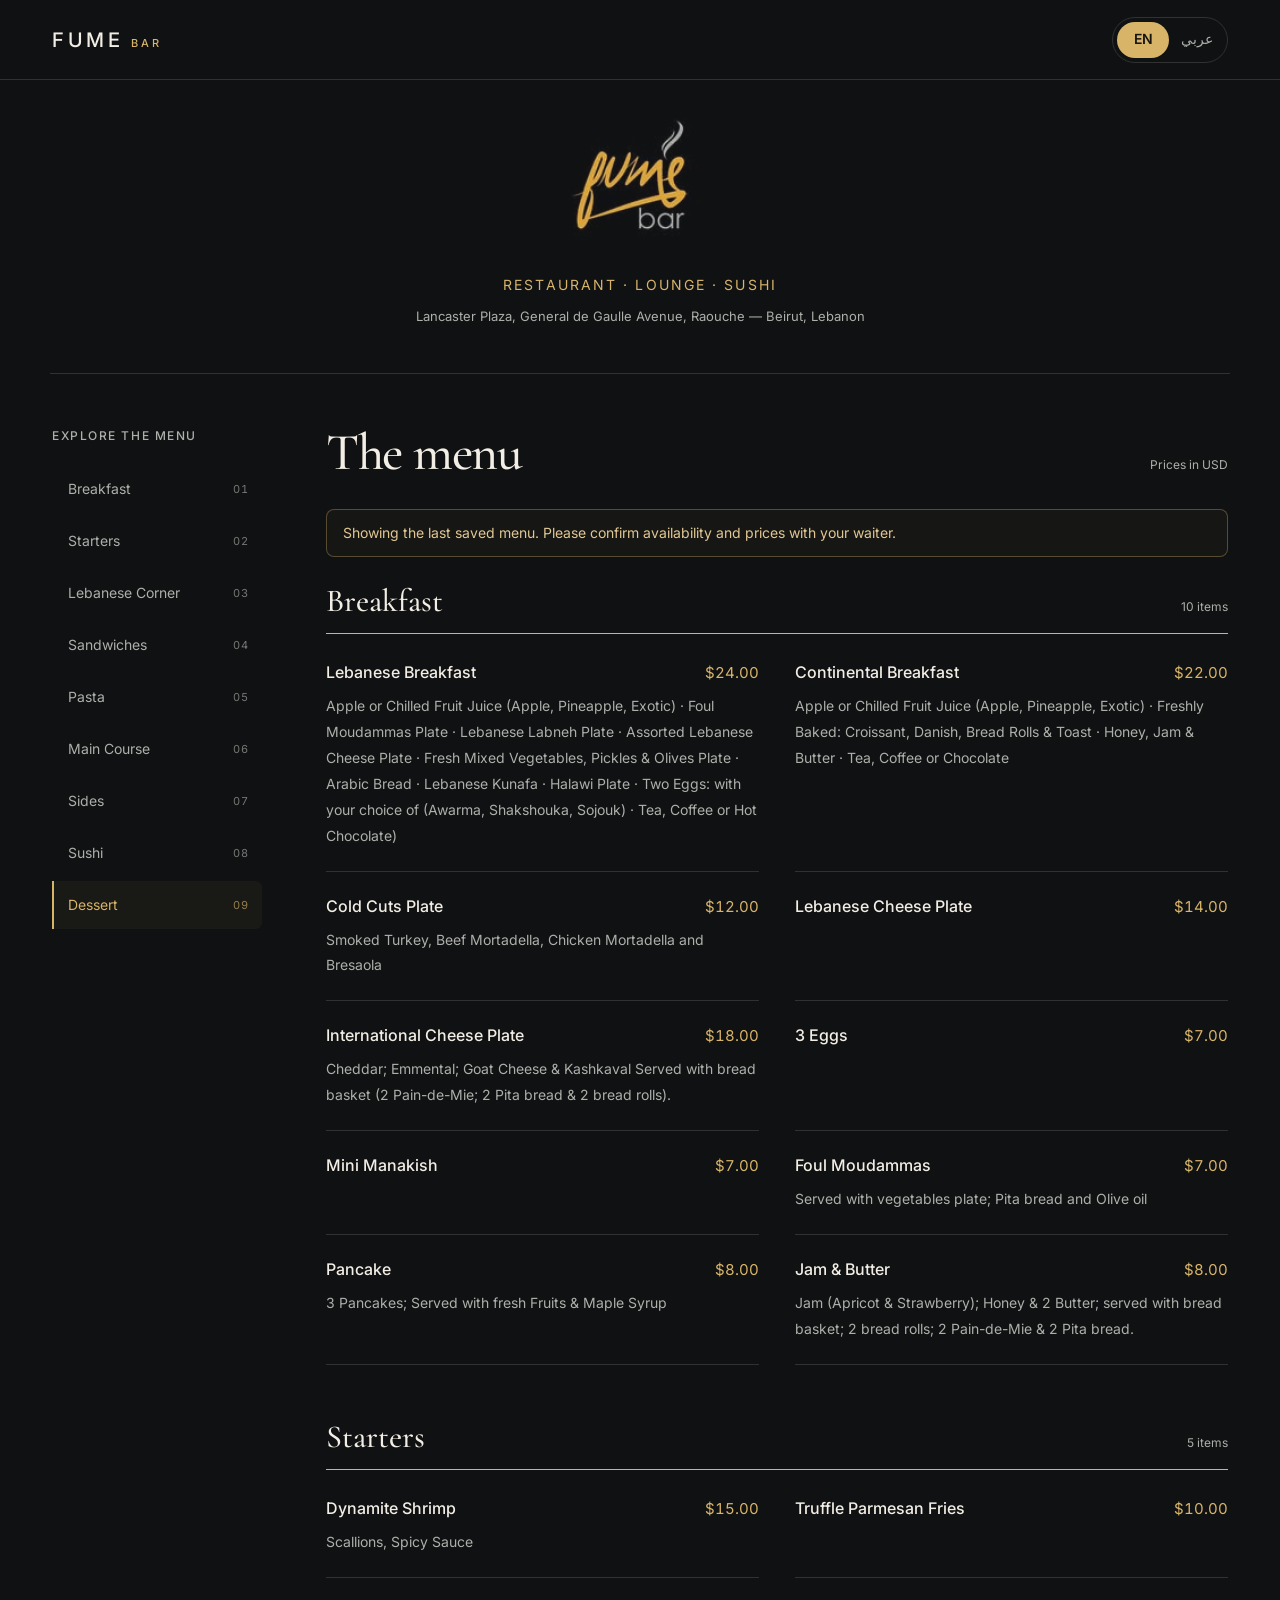
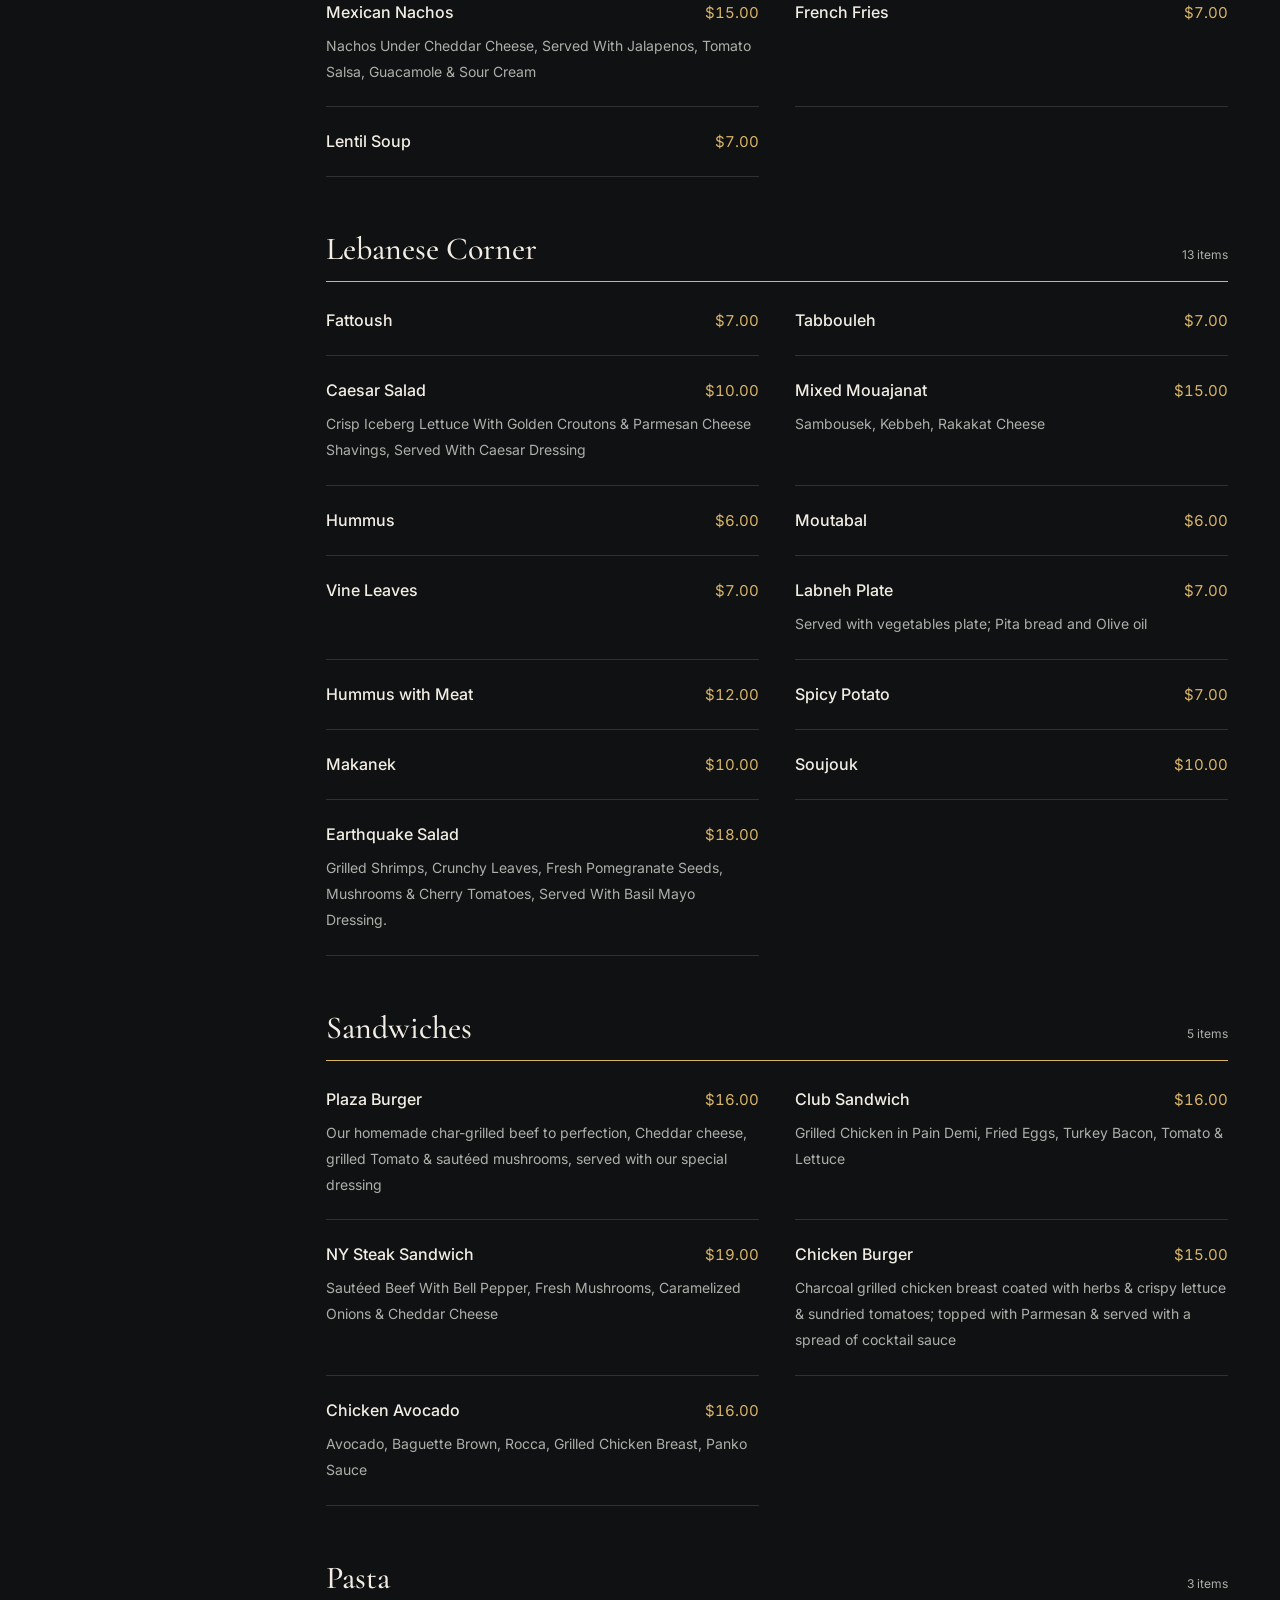
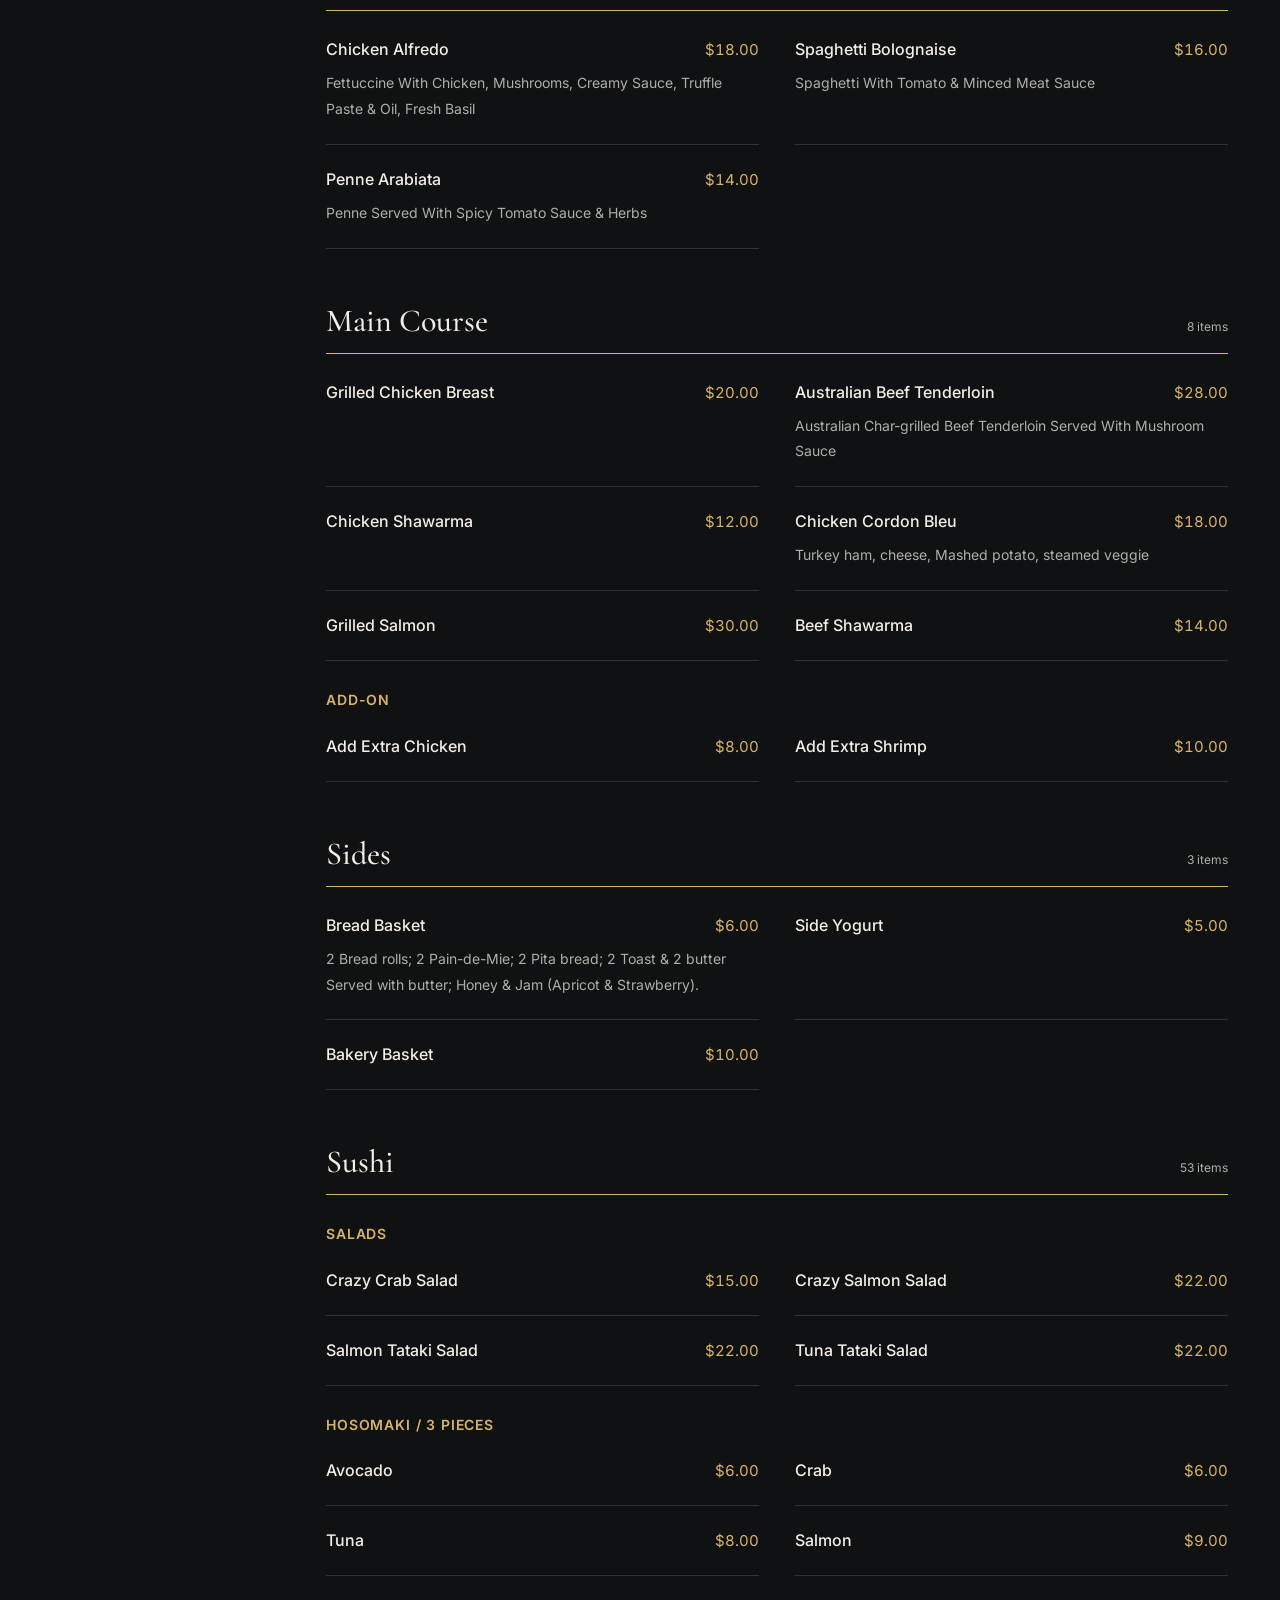
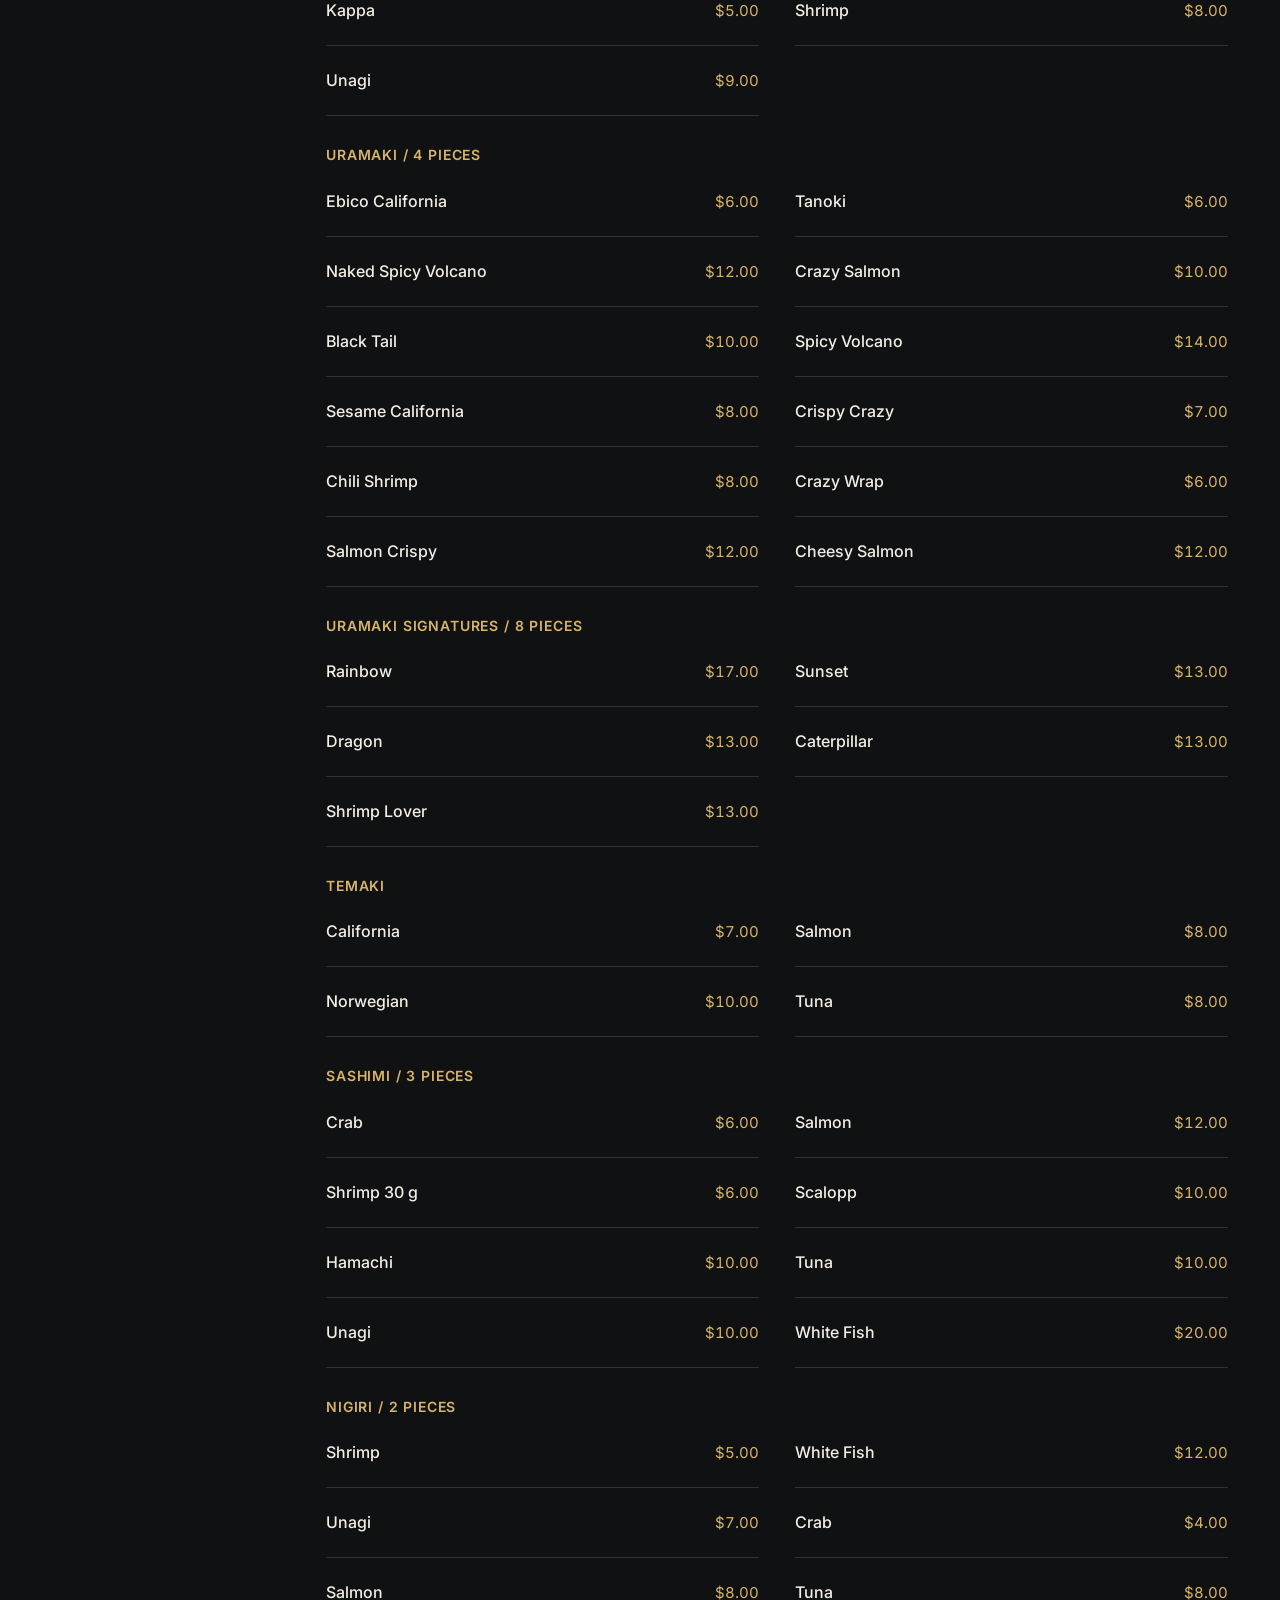
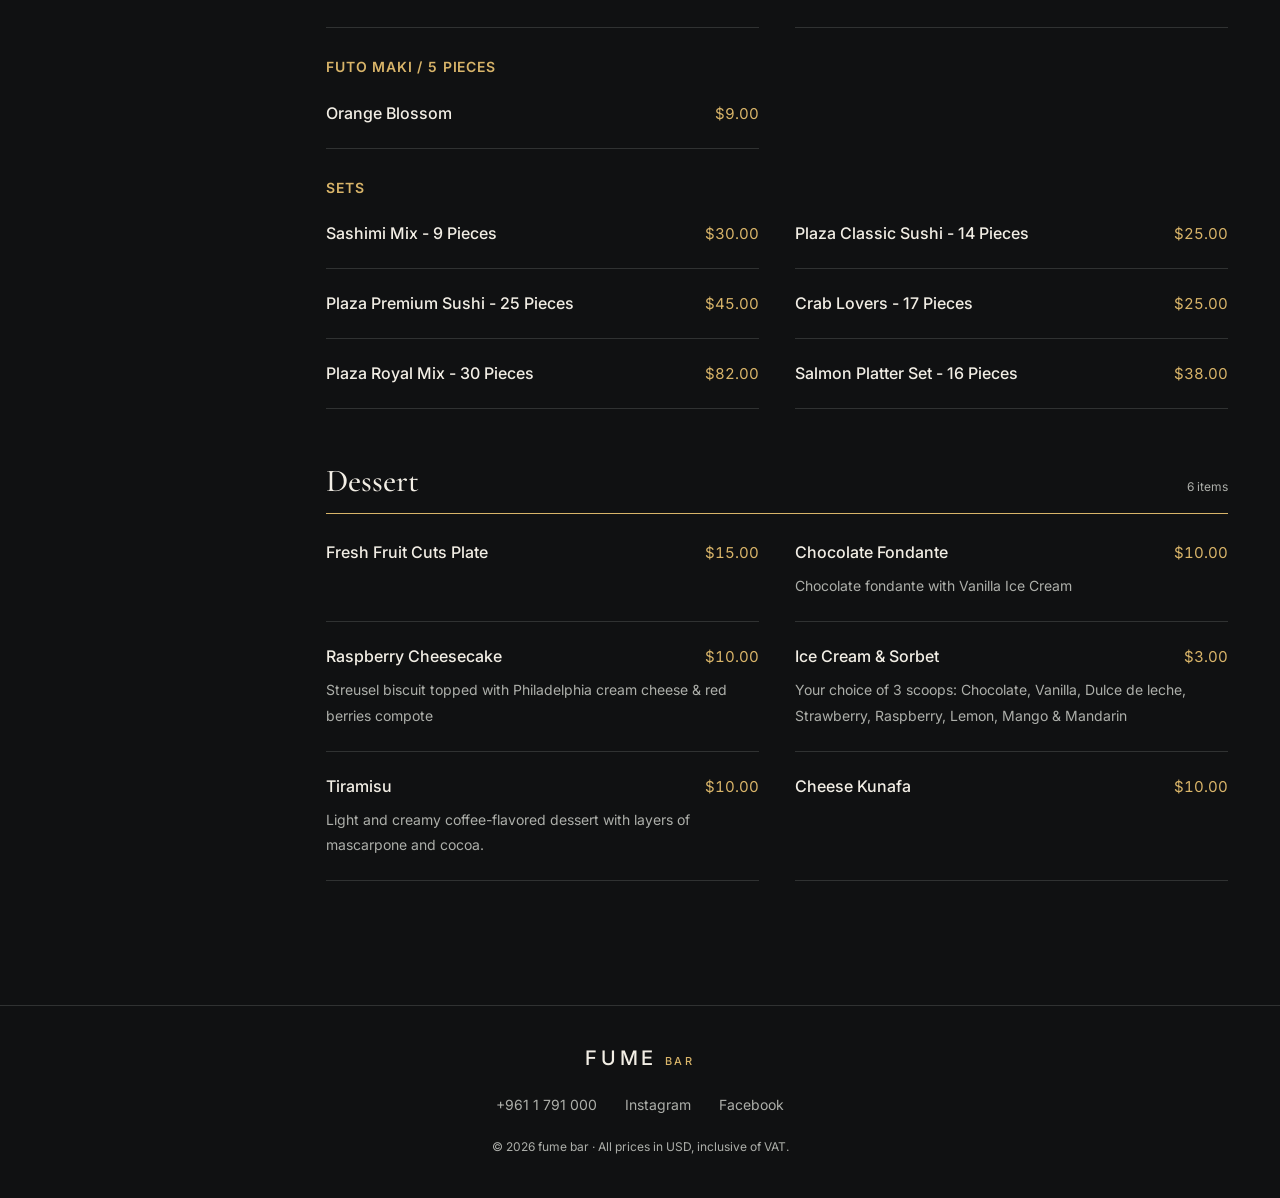
==== public/index.html @ c790aa33 "Initial commit: Fume Bar menu site with admin editor" ====
<!doctype html>
<html lang="en" dir="ltr">
<head>
  <meta charset="utf-8">
  <meta name="viewport" content="width=device-width, initial-scale=1, viewport-fit=cover">
  <meta name="theme-color" content="#101112">
  <title>Fume Bar | Menu</title>
  <meta name="description" content="Explore the Fume Bar menu. Lebanese favourites, sushi, breakfast and more at Lancaster Plaza, Beirut.">
  <link rel="icon" href="img/logo.jpg">
  <link rel="preconnect" href="https://fonts.googleapis.com">
  <link rel="preconnect" href="https://fonts.gstatic.com" crossorigin>
  <link href="https://fonts.googleapis.com/css2?family=Cormorant+Garamond:wght@500;600&family=Inter:wght@400;500;600&family=Cairo:wght@400;600;700&display=swap" rel="stylesheet">
  <link rel="stylesheet" href="styles.css">
  <script src="config.js" defer></script>
  <script src="shared.js" defer></script>
  <script src="app.js" defer></script>
</head>
<body>
  <a class="skip-link" href="#menuRoot" id="skipLink">Skip to menu</a>
  <header class="topbar">
    <a class="wordmark" href="#top" aria-label="Fume Bar home">FUME<span>BAR</span></a>
    <div class="lang-switch" role="group" aria-label="Language">
      <button id="langEn" type="button" lang="en" aria-pressed="true">EN</button>
      <button id="langAr" type="button" lang="ar" aria-label="العربية" aria-pressed="false">عربي</button>
    </div>
  </header>
  <section class="hero" id="top" aria-labelledby="heroName">
    <img class="hero-logo" id="heroLogo" src="img/logo.jpg" alt="" width="170" height="170">
    <h1 class="sr-only" id="heroName">Fume Bar</h1>
    <p class="hero-tagline" id="heroTagline">Restaurant · Lounge · Sushi</p>
    <div class="hero-meta" id="heroMeta"></div>
  </section>
  <div class="menu-shell">
    <aside class="menu-sidebar">
      <p class="eyebrow" id="navLabel">Explore the menu</p>
      <nav class="catnav" id="catnav" aria-labelledby="navLabel"></nav>
    </aside>
    <main id="menuRoot" class="menu-root" tabindex="-1">
      <div class="menu-heading"><h2 id="menuTitle">The menu</h2><span class="currency-note" id="currencyNote">Prices in USD</span></div>
      <div class="notice" id="menuNotice" role="status" hidden></div>
      <div class="state" id="stateLoading" role="status"><span class="spinner" aria-hidden="true"></span><p id="loadingText">Preparing your menu…</p></div>
      <div class="state" id="stateError" role="alert" hidden><h3 id="errorTitle">The menu is taking a moment</h3><p id="errorDetail">Please check your connection and try again.</p><button class="btn-primary" id="btnRetry" type="button">Try again</button></div>
      <div id="menuSections"></div>
      <div class="state" id="stateEmpty" hidden><p id="emptyText">The menu is being updated. Please check back shortly.</p></div>
      <noscript><p>Please enable JavaScript to view the menu.</p></noscript>
    </main>
  </div>
  <footer class="footer"><span class="wordmark">FUME<span>BAR</span></span><div id="footerLinks" class="footer-links"></div><p id="footerNote"></p></footer>
</body>
</html>
---- public/styles.css ----
:root{color-scheme:dark;--bg:#101112;--surface:#181a1b;--surface-hover:#202223;--ink:#f2eee5;--muted:#adafaa;--gold:#d8b469;--line:#303232;--danger:#ffaaa0;--radius:12px;--body:Inter,Arial,sans-serif;--display:'Cormorant Garamond',Georgia,serif}
*{box-sizing:border-box}html{scroll-behavior:smooth;scroll-padding-top:112px}body{margin:0;background:var(--bg);color:var(--ink);font-family:var(--body);font-size:16px;line-height:1.6}html[lang=ar] body{font-family:Cairo,Arial,sans-serif}button,input,select,textarea{font:inherit}button,a,input,select,textarea{-webkit-tap-highlight-color:transparent}button{cursor:pointer}button:disabled{cursor:wait;opacity:.55}a{color:inherit;text-decoration:none}a:hover{color:var(--gold)}button{color:inherit}button:focus-visible,a:focus-visible,input:focus-visible,textarea:focus-visible,select:focus-visible{outline:2px solid var(--gold);outline-offset:4px}button,input,select,textarea{min-height:44px}button{touch-action:manipulation}img{max-width:100%;display:block}[hidden]{display:none!important}.sr-only{position:absolute;width:1px;height:1px;padding:0;margin:-1px;overflow:hidden;clip:rect(0,0,0,0);white-space:nowrap;border:0}.skip-link{position:fixed;top:8px;left:12px;z-index:20;background:var(--gold);color:var(--bg);padding:10px 16px;transform:translateY(-150%)}.skip-link:focus{transform:none}.topbar{height:80px;max-width:1280px;margin:auto;padding:0 52px;display:flex;align-items:center;justify-content:space-between;border-bottom:1px solid var(--line);gap:24px}.wordmark{display:inline-flex;align-items:baseline;gap:8px;font-size:20px;font-weight:500;letter-spacing:.18em;direction:ltr}.wordmark span{font-size:11px;letter-spacing:.24em;color:var(--gold)}.lang-switch{display:flex;padding:4px;border:1px solid var(--line);border-radius:30px;gap:2px;direction:ltr}.lang-switch button{min-width:52px;min-height:36px;border:0;border-radius:24px;background:transparent;font-size:14px;color:var(--muted)}.lang-switch button[aria-pressed=true]{background:var(--gold);color:#161510;font-weight:600}.lang-switch button:hover:not([aria-pressed=true]){color:var(--ink);background:var(--surface)}.hero{max-width:1180px;margin:auto;text-align:center;padding:20px 24px 46px;border-bottom:1px solid var(--line)}.hero-logo{width:170px;height:170px;object-fit:contain;margin:0 auto;mix-blend-mode:screen;border:0;border-radius:0;background:transparent;box-shadow:none}.hero-tagline{margin:4px 0 10px;color:var(--gold);font-size:14px;letter-spacing:.15em;text-transform:uppercase}.hero-meta{color:var(--muted);font-size:13px;max-width:620px;margin:auto}.menu-shell{max-width:1280px;margin:auto;display:grid;grid-template-columns:210px minmax(0,1fr);gap:64px;padding:52px 52px 72px}.menu-sidebar{position:sticky;top:32px;align-self:start}.eyebrow{font-size:12px;font-weight:500;color:var(--muted);letter-spacing:.13em;text-transform:uppercase;margin:0 0 20px}.catnav{display:flex;flex-direction:column;gap:4px}.cat-link{display:flex;justify-content:space-between;align-items:center;gap:18px;padding:11px 14px;min-height:48px;font-size:14px;color:var(--muted);border-inline-start:2px solid transparent;border-radius:0 6px 6px 0;transition:background .15s,color .15s}.cat-link[aria-current]{color:var(--gold);background:#d8b4690c;border-inline-start-color:var(--gold)}.cat-link:hover{background:var(--surface);color:var(--ink)}.nav-number{font-size:11px;letter-spacing:.04em;opacity:.65;font-variant-numeric:tabular-nums}.menu-root{min-width:0;outline:none}.menu-heading{display:flex;align-items:baseline;justify-content:space-between;gap:16px;margin:0 0 28px}.menu-heading h2{font-family:var(--display);font-size:52px;line-height:1.05;font-weight:500;margin:0;letter-spacing:-.025em}.currency-note{font-size:12px;color:var(--muted);white-space:nowrap}.menu-section{scroll-margin-top:30px;margin-bottom:52px}.section-heading{display:flex;align-items:baseline;justify-content:space-between;gap:20px;border-bottom:1px solid var(--gold);padding-bottom:12px;margin-bottom:4px}.section-heading h3{font-family:var(--display);font-size:32px;font-weight:500;line-height:1.25;margin:0}.section-count{font-size:12px;color:var(--muted);white-space:nowrap}.items{list-style:none;margin:0;padding:0;display:grid;grid-template-columns:repeat(2,minmax(0,1fr));column-gap:36px}.menu-item{padding:22px 0;border-bottom:1px solid var(--line);min-width:0}.item-line{display:flex;justify-content:space-between;align-items:baseline;gap:16px}.item-name{font-size:16px;font-weight:500;margin:0;line-height:1.5;overflow-wrap:anywhere}.item-price{color:var(--gold);font-size:15px;white-space:nowrap;font-variant-numeric:tabular-nums}.item-desc{font-size:14px;line-height:1.85;color:var(--muted);margin:8px 0 0;overflow-wrap:anywhere}.item-sizes{display:flex;flex-wrap:wrap;gap:8px 14px;font-size:13px;margin-top:12px;color:var(--muted)}.item-sizes b{font-weight:500;color:var(--gold);display:inline-block;margin-inline-start:4px}.category-title{font-size:14px;font-weight:600;letter-spacing:.06em;color:var(--gold);margin:28px 0 0;text-transform:uppercase}.footer{padding:36px 24px 30px;border-top:1px solid var(--line);text-align:center}.footer-links{display:flex;justify-content:center;flex-wrap:wrap;gap:12px 28px;margin-top:20px;font-size:14px;color:var(--muted)}.footer p{font-size:12px;color:var(--muted);margin-top:20px}.state{padding:52px 20px;text-align:center;color:var(--muted)}.state h3{color:var(--ink);font-size:20px;font-weight:500}.spinner{display:inline-block;width:24px;height:24px;border:2px solid var(--line);border-top-color:var(--gold);border-radius:50%;animation:spin .8s linear infinite}.notice{padding:12px 16px;border:1px solid #d8b46955;border-radius:8px;background:#d8b46908;color:#e1c793;font-size:14px;margin-bottom:24px}.btn-primary,.btn-secondary,.btn-text{display:inline-flex;align-items:center;justify-content:center;gap:8px;border-radius:8px;padding:10px 18px;font-size:14px;font-weight:500;line-height:1.5}.btn-primary{background:var(--gold);border:1px solid var(--gold);color:#171610}.btn-primary:hover{background:#eac887;border-color:#eac887;color:#171610}.btn-secondary{background:transparent;border:1px solid var(--line);color:var(--ink)}.btn-secondary:hover{background:var(--surface-hover);border-color:#666}.btn-text{border:0;background:transparent;color:var(--muted)}.btn-text:hover{color:var(--ink);background:var(--surface)}.danger{color:var(--danger)}.btn-primary.danger{background:#702f2a;border-color:#a6534b;color:#fff}.error-message{color:var(--danger);font-size:14px;padding:12px 14px;border:1px solid #8e514a;border-radius:8px;background:#321d1b}.success-message{color:#c6ddba}.field{display:flex;flex-direction:column;gap:7px;margin-bottom:18px;min-width:0}.field label{font-size:14px;color:var(--muted)}input,textarea,select{width:100%;background:#111314;color:var(--ink);border:1px solid #454849;border-radius:8px;padding:10px 12px;line-height:1.5}textarea{resize:vertical;min-height:88px}input::placeholder{color:#858a86}.field-row{display:grid;grid-template-columns:repeat(2,minmax(0,1fr));gap:16px}.field-row.three{grid-template-columns:repeat(3,minmax(0,1fr))}.field-check{display:flex;align-items:center;gap:10px;font-size:14px;margin:10px 0 20px}.field-check input{width:20px;min-height:20px;accent-color:var(--gold)}.muted{color:var(--muted)}html[lang=ar] .hero-tagline,html[lang=ar] .eyebrow,html[lang=ar] .category-title{letter-spacing:0}html[lang=ar] .menu-heading h2,html[lang=ar] .section-heading h3{font-family:Cairo,Arial,sans-serif;font-weight:600;letter-spacing:0;line-height:1.5}html[lang=ar] .menu-heading h2{font-size:36px}html[lang=ar] .section-heading h3{font-size:26px}@keyframes spin{to{transform:rotate(360deg)}}@media(min-width:1400px){.menu-shell{gap:80px}}@media(max-width:1050px){.menu-shell{gap:32px;grid-template-columns:180px minmax(0,1fr);padding-inline:28px}.items{column-gap:24px}.topbar{padding-inline:28px}}@media(max-width:760px){html{scroll-padding-top:90px}.topbar{height:68px;padding-inline:20px}.hero{padding:16px 20px 30px}.hero-logo{width:150px;height:150px}.hero-tagline{font-size:12px;letter-spacing:.1em}.hero-meta{font-size:12px;max-width:340px}.menu-shell{display:block;padding:0 20px 32px}.menu-sidebar{position:sticky;top:0;margin-inline:-20px;padding:12px 0;background:#101112f5;backdrop-filter:blur(12px);z-index:5;border-bottom:1px solid var(--line)}.menu-sidebar .eyebrow{display:none}.catnav{flex-direction:row;overflow-x:auto;scrollbar-width:thin;scrollbar-color:var(--line) transparent;padding:0 20px;gap:8px}.cat-link{white-space:nowrap;padding:8px 15px;border:1px solid var(--line);border-radius:30px;min-height:42px}.cat-link[aria-current]{border-color:var(--gold);color:var(--bg);background:var(--gold)}.nav-number{display:none}.menu-root{padding-top:30px}.menu-heading{margin-bottom:26px}.menu-heading h2{font-size:42px}.section-heading h3{font-size:30px}.menu-section{scroll-margin-top:88px;margin-bottom:38px}.items{grid-template-columns:1fr}.menu-item{padding:19px 0}.item-desc{line-height:1.75}.footer{padding-inline:20px}}@media(prefers-reduced-motion:reduce){html{scroll-behavior:auto}*,*::before,*::after{animation:none!important;transition:none!important}}
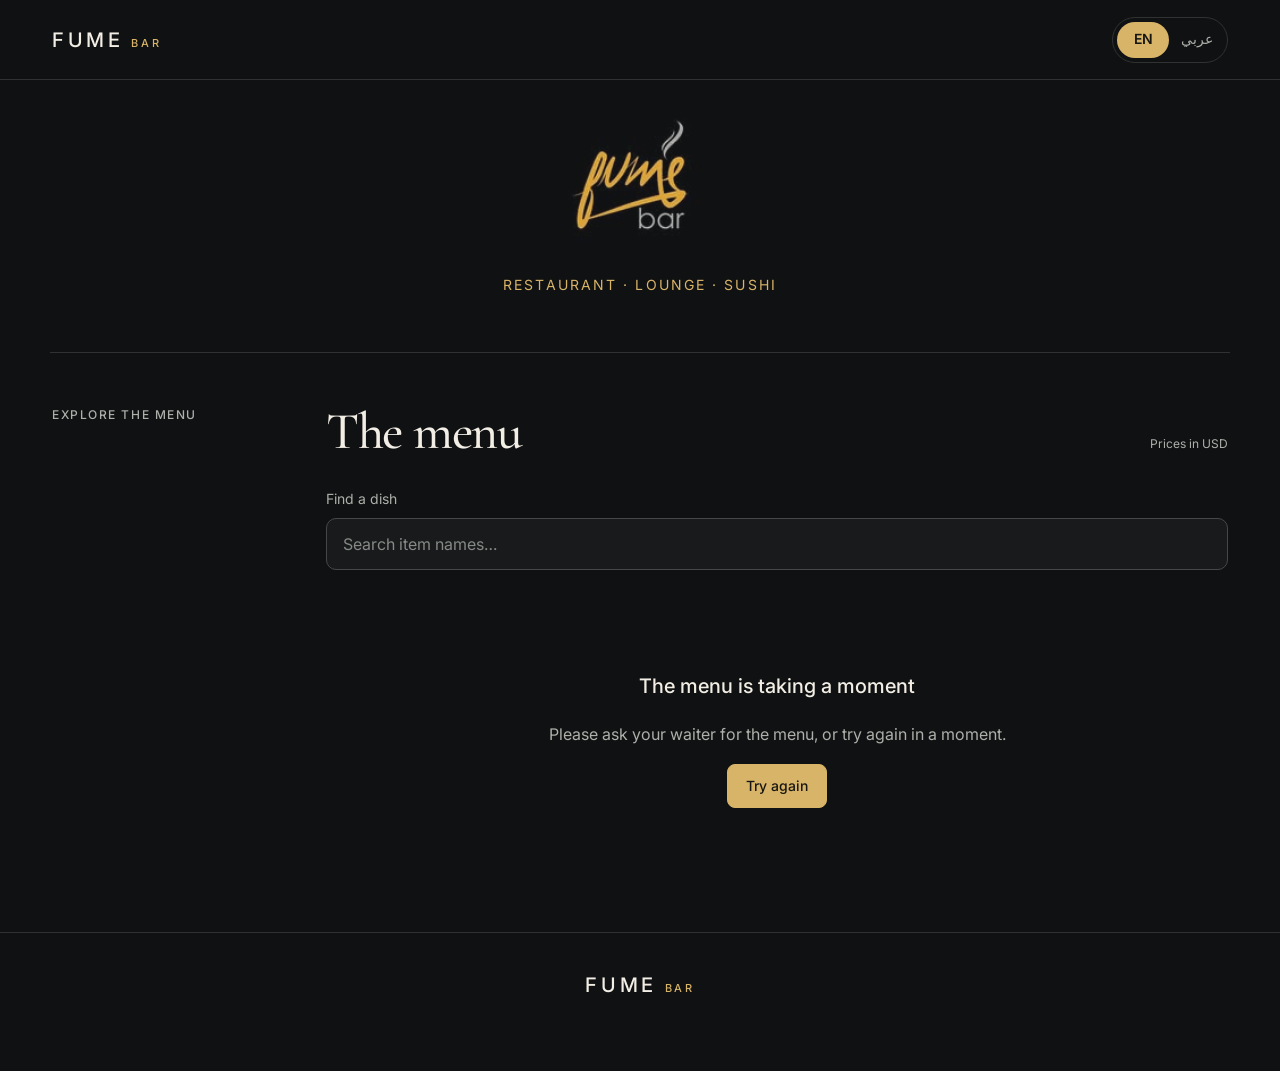
==== commit 65c39c57: "Add files via upload" ====
--- a/public/index.html
+++ b/public/index.html
@@ -37,6 +37,11 @@
     </aside>
     <main id="menuRoot" class="menu-root" tabindex="-1">
       <div class="menu-heading"><h2 id="menuTitle">The menu</h2><span class="currency-note" id="currencyNote">Prices in USD</span></div>
+      <div class="menu-search">
+        <label for="menuSearch" id="searchLabel">Find a dish</label>
+        <div class="search-input-row"><input id="menuSearch" type="search" placeholder="Search item names…" autocomplete="off" aria-controls="menuSections" dir="auto"><button id="clearSearch" type="button" class="btn-text" hidden>Clear</button></div>
+        <p id="searchResults" class="search-results" role="status" aria-live="polite" aria-atomic="true" hidden></p>
+      </div>
       <div class="notice" id="menuNotice" role="status" hidden></div>
       <div class="state" id="stateLoading" role="status"><span class="spinner" aria-hidden="true"></span><p id="loadingText">Preparing your menu…</p></div>
       <div class="state" id="stateError" role="alert" hidden><h3 id="errorTitle">The menu is taking a moment</h3><p id="errorDetail">Please check your connection and try again.</p><button class="btn-primary" id="btnRetry" type="button">Try again</button></div>
--- a/public/styles.css
+++ b/public/styles.css
@@ -1,2 +1,5 @@
 :root{color-scheme:dark;--bg:#101112;--surface:#181a1b;--surface-hover:#202223;--ink:#f2eee5;--muted:#adafaa;--gold:#d8b469;--line:#303232;--danger:#ffaaa0;--radius:12px;--body:Inter,Arial,sans-serif;--display:'Cormorant Garamond',Georgia,serif}
 *{box-sizing:border-box}html{scroll-behavior:smooth;scroll-padding-top:112px}body{margin:0;background:var(--bg);color:var(--ink);font-family:var(--body);font-size:16px;line-height:1.6}html[lang=ar] body{font-family:Cairo,Arial,sans-serif}button,input,select,textarea{font:inherit}button,a,input,select,textarea{-webkit-tap-highlight-color:transparent}button{cursor:pointer}button:disabled{cursor:wait;opacity:.55}a{color:inherit;text-decoration:none}a:hover{color:var(--gold)}button{color:inherit}button:focus-visible,a:focus-visible,input:focus-visible,textarea:focus-visible,select:focus-visible{outline:2px solid var(--gold);outline-offset:4px}button,input,select,textarea{min-height:44px}button{touch-action:manipulation}img{max-width:100%;display:block}[hidden]{display:none!important}.sr-only{position:absolute;width:1px;height:1px;padding:0;margin:-1px;overflow:hidden;clip:rect(0,0,0,0);white-space:nowrap;border:0}.skip-link{position:fixed;top:8px;left:12px;z-index:20;background:var(--gold);color:var(--bg);padding:10px 16px;transform:translateY(-150%)}.skip-link:focus{transform:none}.topbar{height:80px;max-width:1280px;margin:auto;padding:0 52px;display:flex;align-items:center;justify-content:space-between;border-bottom:1px solid var(--line);gap:24px}.wordmark{display:inline-flex;align-items:baseline;gap:8px;font-size:20px;font-weight:500;letter-spacing:.18em;direction:ltr}.wordmark span{font-size:11px;letter-spacing:.24em;color:var(--gold)}.lang-switch{display:flex;padding:4px;border:1px solid var(--line);border-radius:30px;gap:2px;direction:ltr}.lang-switch button{min-width:52px;min-height:36px;border:0;border-radius:24px;background:transparent;font-size:14px;color:var(--muted)}.lang-switch button[aria-pressed=true]{background:var(--gold);color:#161510;font-weight:600}.lang-switch button:hover:not([aria-pressed=true]){color:var(--ink);background:var(--surface)}.hero{max-width:1180px;margin:auto;text-align:center;padding:20px 24px 46px;border-bottom:1px solid var(--line)}.hero-logo{width:170px;height:170px;object-fit:contain;margin:0 auto;mix-blend-mode:screen;border:0;border-radius:0;background:transparent;box-shadow:none}.hero-tagline{margin:4px 0 10px;color:var(--gold);font-size:14px;letter-spacing:.15em;text-transform:uppercase}.hero-meta{color:var(--muted);font-size:13px;max-width:620px;margin:auto}.menu-shell{max-width:1280px;margin:auto;display:grid;grid-template-columns:210px minmax(0,1fr);gap:64px;padding:52px 52px 72px}.menu-sidebar{position:sticky;top:32px;align-self:start}.eyebrow{font-size:12px;font-weight:500;color:var(--muted);letter-spacing:.13em;text-transform:uppercase;margin:0 0 20px}.catnav{display:flex;flex-direction:column;gap:4px}.cat-link{display:flex;justify-content:space-between;align-items:center;gap:18px;padding:11px 14px;min-height:48px;font-size:14px;color:var(--muted);border-inline-start:2px solid transparent;border-radius:0 6px 6px 0;transition:background .15s,color .15s}.cat-link[aria-current]{color:var(--gold);background:#d8b4690c;border-inline-start-color:var(--gold)}.cat-link:hover{background:var(--surface);color:var(--ink)}.nav-number{font-size:11px;letter-spacing:.04em;opacity:.65;font-variant-numeric:tabular-nums}.menu-root{min-width:0;outline:none}.menu-heading{display:flex;align-items:baseline;justify-content:space-between;gap:16px;margin:0 0 28px}.menu-heading h2{font-family:var(--display);font-size:52px;line-height:1.05;font-weight:500;margin:0;letter-spacing:-.025em}.currency-note{font-size:12px;color:var(--muted);white-space:nowrap}.menu-section{scroll-margin-top:30px;margin-bottom:52px}.section-heading{display:flex;align-items:baseline;justify-content:space-between;gap:20px;border-bottom:1px solid var(--gold);padding-bottom:12px;margin-bottom:4px}.section-heading h3{font-family:var(--display);font-size:32px;font-weight:500;line-height:1.25;margin:0}.section-count{font-size:12px;color:var(--muted);white-space:nowrap}.items{list-style:none;margin:0;padding:0;display:grid;grid-template-columns:repeat(2,minmax(0,1fr));column-gap:36px}.menu-item{padding:22px 0;border-bottom:1px solid var(--line);min-width:0}.item-line{display:flex;justify-content:space-between;align-items:baseline;gap:16px}.item-name{font-size:16px;font-weight:500;margin:0;line-height:1.5;overflow-wrap:anywhere}.item-price{color:var(--gold);font-size:15px;white-space:nowrap;font-variant-numeric:tabular-nums}.item-desc{font-size:14px;line-height:1.85;color:var(--muted);margin:8px 0 0;overflow-wrap:anywhere}.item-sizes{display:flex;flex-wrap:wrap;gap:8px 14px;font-size:13px;margin-top:12px;color:var(--muted)}.item-sizes b{font-weight:500;color:var(--gold);display:inline-block;margin-inline-start:4px}.category-title{font-size:14px;font-weight:600;letter-spacing:.06em;color:var(--gold);margin:28px 0 0;text-transform:uppercase}.footer{padding:36px 24px 30px;border-top:1px solid var(--line);text-align:center}.footer-links{display:flex;justify-content:center;flex-wrap:wrap;gap:12px 28px;margin-top:20px;font-size:14px;color:var(--muted)}.footer p{font-size:12px;color:var(--muted);margin-top:20px}.state{padding:52px 20px;text-align:center;color:var(--muted)}.state h3{color:var(--ink);font-size:20px;font-weight:500}.spinner{display:inline-block;width:24px;height:24px;border:2px solid var(--line);border-top-color:var(--gold);border-radius:50%;animation:spin .8s linear infinite}.notice{padding:12px 16px;border:1px solid #d8b46955;border-radius:8px;background:#d8b46908;color:#e1c793;font-size:14px;margin-bottom:24px}.btn-primary,.btn-secondary,.btn-text{display:inline-flex;align-items:center;justify-content:center;gap:8px;border-radius:8px;padding:10px 18px;font-size:14px;font-weight:500;line-height:1.5}.btn-primary{background:var(--gold);border:1px solid var(--gold);color:#171610}.btn-primary:hover{background:#eac887;border-color:#eac887;color:#171610}.btn-secondary{background:transparent;border:1px solid var(--line);color:var(--ink)}.btn-secondary:hover{background:var(--surface-hover);border-color:#666}.btn-text{border:0;background:transparent;color:var(--muted)}.btn-text:hover{color:var(--ink);background:var(--surface)}.danger{color:var(--danger)}.btn-primary.danger{background:#702f2a;border-color:#a6534b;color:#fff}.error-message{color:var(--danger);font-size:14px;padding:12px 14px;border:1px solid #8e514a;border-radius:8px;background:#321d1b}.success-message{color:#c6ddba}.field{display:flex;flex-direction:column;gap:7px;margin-bottom:18px;min-width:0}.field label{font-size:14px;color:var(--muted)}input,textarea,select{width:100%;background:#111314;color:var(--ink);border:1px solid #454849;border-radius:8px;padding:10px 12px;line-height:1.5}textarea{resize:vertical;min-height:88px}input::placeholder{color:#858a86}.field-row{display:grid;grid-template-columns:repeat(2,minmax(0,1fr));gap:16px}.field-row.three{grid-template-columns:repeat(3,minmax(0,1fr))}.field-check{display:flex;align-items:center;gap:10px;font-size:14px;margin:10px 0 20px}.field-check input{width:20px;min-height:20px;accent-color:var(--gold)}.muted{color:var(--muted)}html[lang=ar] .hero-tagline,html[lang=ar] .eyebrow,html[lang=ar] .category-title{letter-spacing:0}html[lang=ar] .menu-heading h2,html[lang=ar] .section-heading h3{font-family:Cairo,Arial,sans-serif;font-weight:600;letter-spacing:0;line-height:1.5}html[lang=ar] .menu-heading h2{font-size:36px}html[lang=ar] .section-heading h3{font-size:26px}@keyframes spin{to{transform:rotate(360deg)}}@media(min-width:1400px){.menu-shell{gap:80px}}@media(max-width:1050px){.menu-shell{gap:32px;grid-template-columns:180px minmax(0,1fr);padding-inline:28px}.items{column-gap:24px}.topbar{padding-inline:28px}}@media(max-width:760px){html{scroll-padding-top:90px}.topbar{height:68px;padding-inline:20px}.hero{padding:16px 20px 30px}.hero-logo{width:150px;height:150px}.hero-tagline{font-size:12px;letter-spacing:.1em}.hero-meta{font-size:12px;max-width:340px}.menu-shell{display:block;padding:0 20px 32px}.menu-sidebar{position:sticky;top:0;margin-inline:-20px;padding:12px 0;background:#101112f5;backdrop-filter:blur(12px);z-index:5;border-bottom:1px solid var(--line)}.menu-sidebar .eyebrow{display:none}.catnav{flex-direction:row;overflow-x:auto;scrollbar-width:thin;scrollbar-color:var(--line) transparent;padding:0 20px;gap:8px}.cat-link{white-space:nowrap;padding:8px 15px;border:1px solid var(--line);border-radius:30px;min-height:42px}.cat-link[aria-current]{border-color:var(--gold);color:var(--bg);background:var(--gold)}.nav-number{display:none}.menu-root{padding-top:30px}.menu-heading{margin-bottom:26px}.menu-heading h2{font-size:42px}.section-heading h3{font-size:30px}.menu-section{scroll-margin-top:88px;margin-bottom:38px}.items{grid-template-columns:1fr}.menu-item{padding:19px 0}.item-desc{line-height:1.75}.footer{padding-inline:20px}}@media(prefers-reduced-motion:reduce){html{scroll-behavior:auto}*,*::before,*::after{animation:none!important;transition:none!important}}
+
+/* Name-only search, above the first menu section on every screen size. */
+.menu-search{margin:0 0 28px}.menu-search>label{display:block;margin-bottom:8px;color:var(--muted);font-size:14px}.search-input-row{display:flex;align-items:center;gap:8px}.search-input-row input{min-width:0;flex:1;padding:13px 16px;border-radius:10px;background:var(--surface)}.search-input-row button{flex-shrink:0}.search-results{font-size:14px;color:var(--gold);margin:10px 0 0}
